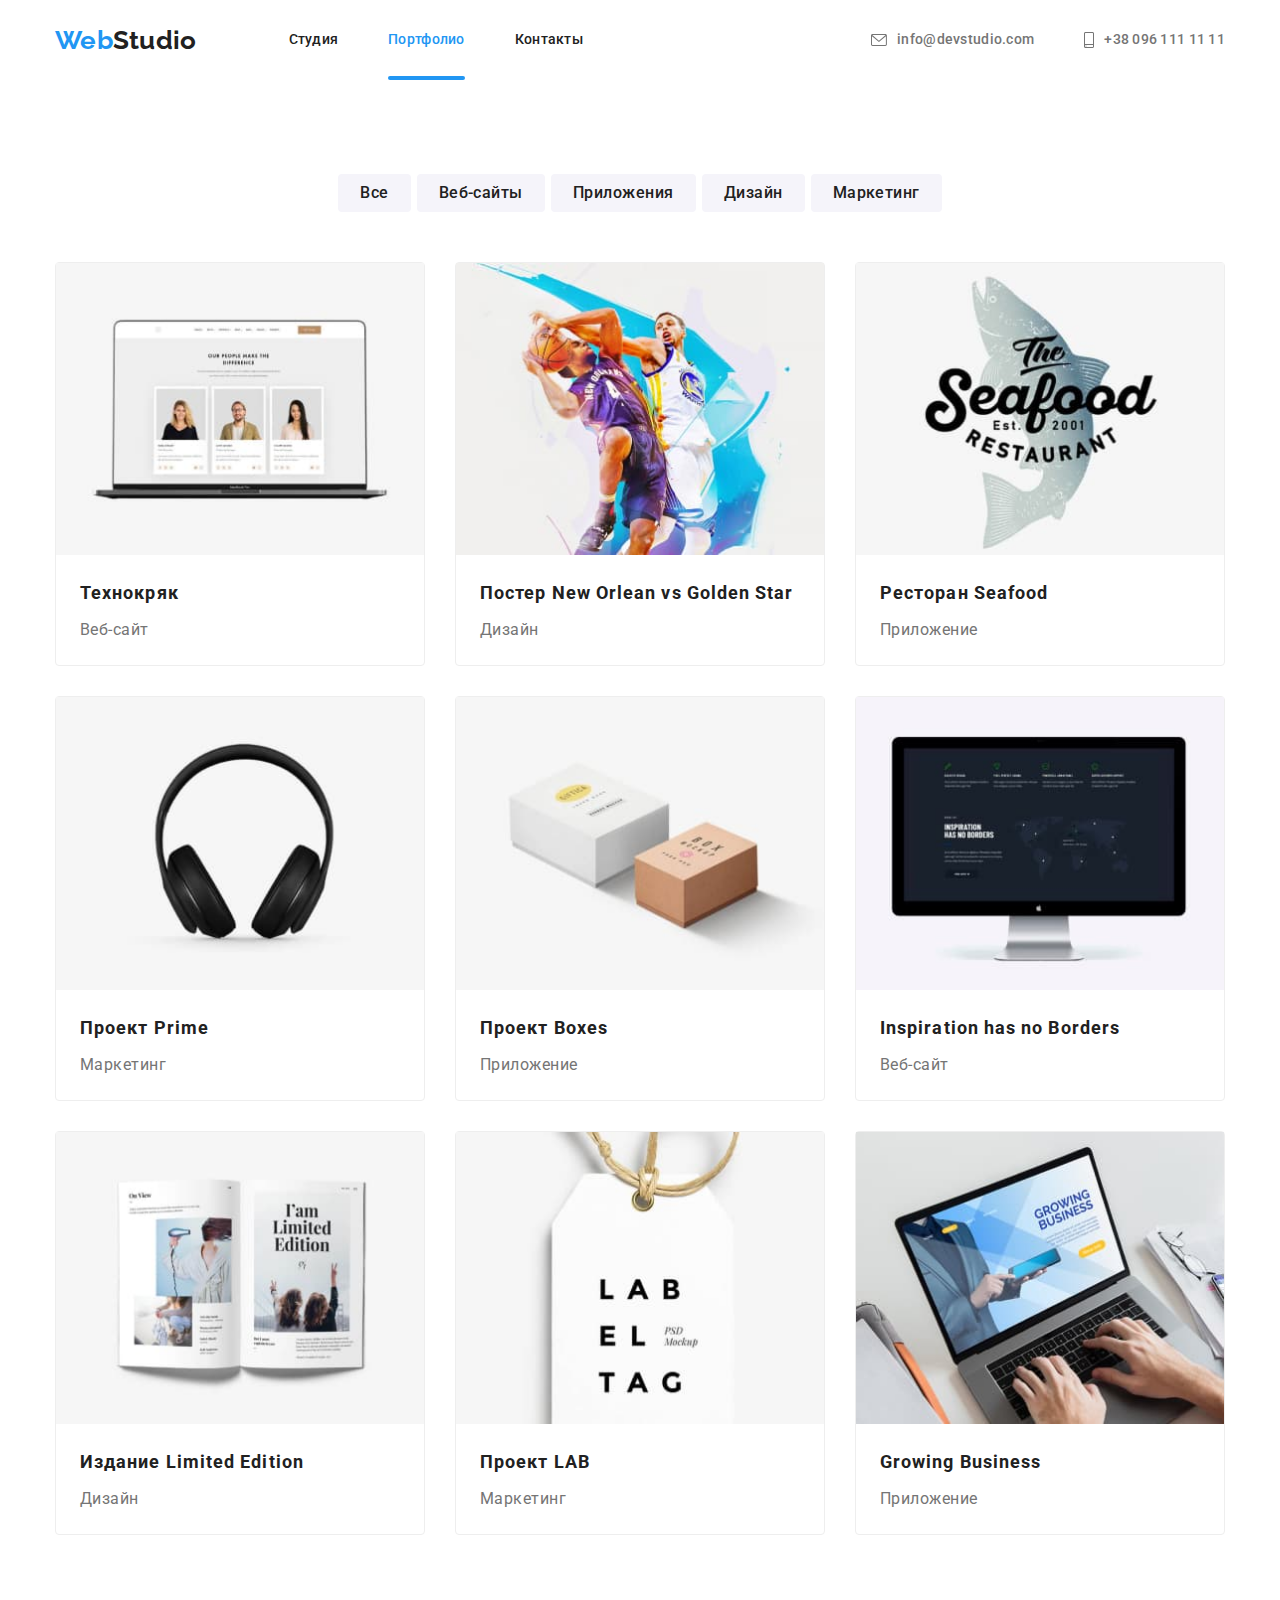
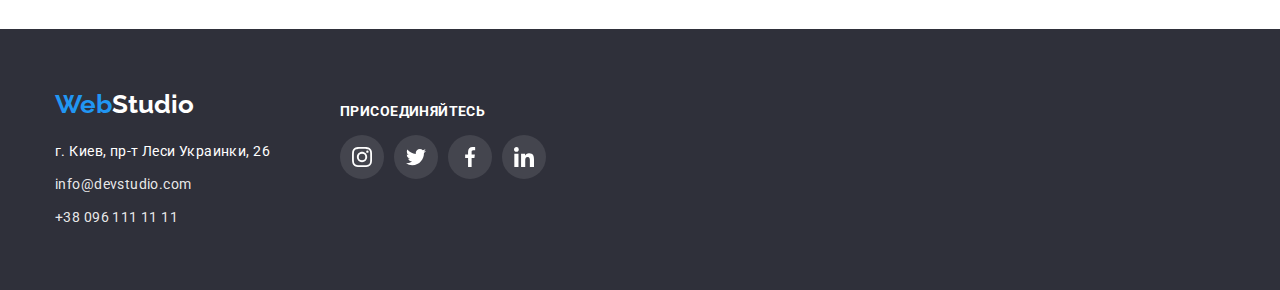
==== portfolio.html @ bdb3a25d "начало" ====
<!DOCTYPE html>
<html lang="ru">
  <head>
    <meta charset="UTF-8" />
    <meta name="viewport" content="width=device-width, initial-scale=1.0" />
    <title>WebStudio</title>
    <link rel="preconnect" href="https://fonts.gstatic.com" />
    <link
      href="https://fonts.googleapis.com/css2?family=Raleway:wght@700&family=Roboto:wght@400;500;700;900&display=swap"
      rel="stylesheet"
    />
    <link
      rel="stylesheet"
      href="https://cdnjs.cloudflare.com/ajax/libs/modern-normalize/1.0.0/modern-normalize.min.css"
    />
    <link rel="stylesheet" href="./css/style.css" />
  </head>
  <body>
    <!--Шапка-->
    <header class="page-header container">
      <nav class="header-nav">
        <a class="logo" href=""><span class="logo-link">Web</span>Studio</a>
        <ul class="list-nav">
          <li class="item-nav">
            <a class="link" href="./index.html">Студия</a>
          </li>
          <li class="item-nav">
            <a class="link current" href="">Портфолио</a>
          </li>
          <li class="item-nav">
            <a class="link" href="">Контакты</a>
          </li>
        </ul>
      </nav>
      <ul class="header-list">
        <li class="header-contacts">
          <a class="contacts" href="">
            <svg class="contacts-link" width="16" height="12">
              <use href="./images/sprite.svg#icon-envelope"></use>
            </svg>
            info@devstudio.com</a
          >
        </li>
        <li class="header-contacts">
          <a class="contacts" href="">
            <svg class="contacts-link" width="10" height="16">
              <use href="./images/sprite.svg#icon-smartphone"></use>
            </svg>
            +38 096 111 11 11</a
          >
        </li>
      </ul>
    </header>

    <main>
      <section class="proekts">
        <div class="container">
          <h1 class="visually-hidden">Наши проекты</h1>
          <ul class="list-btn">
            <li class="item-btn">
              <button class="proekts-btn" type="button">Все</button>
            </li>
            <li class="item-btn">
              <button class="proekts-btn" type="button">Веб-сайты</button>
            </li>
            <li class="item-btn">
              <button class="proekts-btn" type="button">Приложения</button>
            </li>
            <li class="item-btn">
              <button class="proekts-btn" type="button">Дизайн</button>
            </li>
            <li class="item-btn">
              <button class="proekts-btn" type="button">Маркетинг</button>
            </li>
          </ul>
          <ul class="card-set">
            <li class="item">
              <a class="card" href="">
                <div class="card-thumb">
                  <img src="./images/portfolio/tecno.jpg" alt="Техноряк" />
                  <div class="card-aside">
                    <p class="card-desk">
                      Технокряк это современная площадка распространения
                      коронавируса. Компании используют эту платформу для
                      цифрового шпионажа и атак на защищённые сервера
                      конкурентов.
                    </p>
                  </div>
                </div>
                <div class="card-content">
                  <h2 class="card-heading">Технокряк</h2>
                  <p class="card-text">Веб-сайт</p>
                </div>
              </a>
            </li>
            <li class="item">
              <a class="card" href="">
                <div class="card-thumb">
                  <img src="./images/portfolio/poster.jpg" alt="Постер" />
                  <div class="card-aside">
                    <p class="card-desk">
                      Технокряк это современная площадка распространения
                      коронавируса. Компании используют эту платформу для
                      цифрового шпионажа и атак на защищённые сервера
                      конкурентов.
                    </p>
                  </div>
                </div>
                <div class="card-content">
                  <h2 class="card-heading">Постер New Orlean vs Golden Star</h2>
                  <p class="card-text">Дизайн</p>
                </div>
              </a>
            </li>
            <li class="item">
              <a class="card" href="">
                <div class="card-thumb">
                  <img src="./images/portfolio/seafood.jpg" alt="Ресторан" />
                  <div class="card-aside">
                    <p class="card-desk">
                      Технокряк это современная площадка распространения
                      коронавируса. Компании используют эту платформу для
                      цифрового шпионажа и атак на защищённые сервера
                      конкурентов.
                    </p>
                  </div>
                </div>
                <div class="card-content">
                  <h2 class="card-heading">Ресторан Seafood</h2>
                  <p class="card-text">Приложение</p>
                </div>
              </a>
            </li>
            <li class="item">
              <a class="card" href="">
                <div class="card-thumb">
                  <img src="./images/portfolio/prime.jpg" alt="Prime" />
                  <div class="card-aside">
                    <p class="card-desk">
                      Технокряк это современная площадка распространения
                      коронавируса. Компании используют эту платформу для
                      цифрового шпионажа и атак на защищённые сервера
                      конкурентов.
                    </p>
                  </div>
                </div>
                <div class="card-content">
                  <h2 class="card-heading">Проект Prime</h2>
                  <p class="card-text">Маркетинг</p>
                </div>
              </a>
            </li>
            <li class="item">
              <a class="card" href="">
                <div class="card-thumb">
                  <img src="./images/portfolio/boxes.jpg" alt="Boxes" />
                  <div class="card-aside">
                    <p class="card-desk">
                      Технокряк это современная площадка распространения
                      коронавируса. Компании используют эту платформу для
                      цифрового шпионажа и атак на защищённые сервера
                      конкурентов.
                    </p>
                  </div>
                </div>
                <div class="card-content">
                  <h2 class="card-heading">Проект Boxes</h2>
                  <p class="card-text">Приложение</p>
                </div>
              </a>
            </li>
            <li class="item">
              <a class="card" href="">
                <div class="card-thumb">
                  <img
                    src="./images/portfolio/inspiration.jpg"
                    alt="Inspiration"/>
                    <div class="card-aside">
                    <p class="card-desk">
                      Технокряк это современная площадка распространения
                      коронавируса. Компании используют эту платформу для
                      цифрового шпионажа и атак на защищённые сервера
                      конкурентов.
                    </p>
                  </div>
                </div>
                <div class="card-content">
                  <h2 class="card-heading">Inspiration has no Borders</h2>
                  <p class="card-text">Веб-сайт</p>
                </div>
              </a>
            </li>
            <li class="item">
              <a class="card" href="">
                <div class="card-thumb">
                  <img src="./images/portfolio/limited.jpg" alt="Издание" />
                  <div class="card-aside">
                    <p class="card-desk">
                      Технокряк это современная площадка распространения
                      коронавируса. Компании используют эту платформу для
                      цифрового шпионажа и атак на защищённые сервера
                      конкурентов.
                    </p>
                  </div>
                </div>
                <div class="card-content">
                  <h2 class="card-heading">Издание Limited Edition</h2>
                  <p class="card-text">Дизайн</p>
                </div>
              </a>
            </li>
            <li class="item">
              <a class="card" href="">
                <div class="card-thumb">
                  <img src="./images/portfolio/lab.jpg" alt="lab" />
                  <div class="card-aside">
                    <p class="card-desk">
                      Технокряк это современная площадка распространения
                      коронавируса. Компании используют эту платформу для
                      цифрового шпионажа и атак на защищённые сервера
                      конкурентов.
                    </p>
                  </div>
                </div>
                <div class="card-content">
                  <h2 class="card-heading">Проект LAB</h2>
                  <p class="card-text">Маркетинг</p>
                </div>
              </a>
            </li>
            <li class="item">
              <a class="card" href="">
                <div class="card-thumb">
                  <img
                    src="./images/portfolio/business.jpg"
                    alt="Growing Business"
                  />
                  <div class="card-aside">
                    <p class="card-desk">
                      Технокряк это современная площадка распространения
                      коронавируса. Компании используют эту платформу для
                      цифрового шпионажа и атак на защищённые сервера
                      конкурентов.
                    </p>
                  </div>
                </div>
                <div class="card-content">
                  <h2 class="card-heading">Growing Business</h2>
                  <p class="card-text">Приложение</p>
                </div>
              </a>
            </li>
          </ul>
        </div>
      </section>
    </main>
    <footer class="footer">
      <div class="container footer-container">
        <!--Адресс-->
        <address class="address">
          <a class="logo logo-footer" href=""
            ><span class="logo-link">Web</span>Studio</a
          >
          <ul class="footer-list">
            <li class="footer-items">
              <a class="address-link adr" href=""
                >г. Киев, пр-т Леси Украинки, 26</a
              >
            </li>
            <li class="footer-items">
              <a class="address-link post" href="">info@devstudio.com</a>
            </li>
            <li class="footer-items">
              <a class="address-link post" href="">+38 096 111 11 11</a>
            </li>
          </ul>
        </address>
        <div class="join">
          <h3 class="features-heading join-heading">присоединяйтесь</h3>
          <ul class="social-card">
            <li class="social-tumb">
              <a class="social-link" href="">
                <svg class="social-svg" width="20" height="20">
                  <use href="./images/sprite.svg#icon-instagram"></use>
                </svg>
              </a>
            </li>
            <li class="social-tumb">
              <a class="social-link" href="">
                <svg class="social-svg" width="20" height="20">
                  <use href="./images/sprite.svg#icon-twitter"></use>
                </svg>
              </a>
            </li>
            <li class="social-tumb">
              <a class="social-link" href="">
                <svg class="social-svg" width="20" height="20">
                  <use href="./images/sprite.svg#icon-facebook"></use>
                </svg>
              </a>
            </li>
            <li class="social-tumb">
              <a class="social-link" href="">
                <svg class="social-svg" width="20" height="20">
                  <use href="./images/sprite.svg#icon-linkedin"></use>
                </svg>
              </a>
            </li>
          </ul>
        </div>
      </div>
    </footer>
  </body>
</html>
---- css/style.css ----
/* --- Основа для всех страниц --- */

:root {
  --text-blue: #2196f3;
  --text-hero-white: #ffffff;
  --text-white-footer: rgba(255, 255, 255, 0.9);
  --text-black: #212121;
  --text-grey: #757575;
  --background-hero: #c4c4c4;
  --background-btn: #f5f4fa;
  --border-proekts: #eeeeee;
  --background-footer: #2f303a;
  --background-family: #f5f4fa;
  --border-clients: #afb1b8;
  --social-footer: rgba(255, 255, 255, 0.1);
  --background-work: rgba(47, 48, 58, 0.8);
  --background-card-aside: rgba(33, 150, 243, 0.9);
  --background-backdrop: rgba(0, 0, 0, 0.2);

  --timing-function: cubic-bezier(0.4, 0, 0.2, 1);
}

.visually-hidden {
  position: absolute;
  width: 1px;
  height: 1px;
  margin: -1px;
  border: 0;
  padding: 0;

  white-space: nowrap;
  clip-path: inset(100%);
  clip: rect(0 0 0 0);
  overflow: hidden;
}

body {
  font-family: 'Roboto', sans-serif;
  font-size: 14px;
}

a {
  text-decoration: none;
  color: var(--text-black);
  outline: none;
}

ul {
  list-style: none;
}

.container {
  width: 1200px;
  padding-left: 15px;
  padding-right: 15px;
  margin-left: auto;
  margin-right: auto;
}

h1,
h2,
h3,
ul,
p {
  margin: 0;
  padding: 0;
}

/* ОБЩИЕ СТИЛИ ДЛЯ ВСЕХ СТРАНИЦ ХЕДЕРА И ФУТЕРА */

/* --- Шапка--- */

.page-header {
  display: flex;
  align-items: center;

  font-weight: 500;
  line-height: 1.14;
  letter-spacing: 0.02em;
}

.header-nav {
  display: flex;
  align-items: center;
}

.header-list {
  display: flex;
  margin-left: auto;
}

.header-contacts {
  display: flex;
}

.logo {
  font-style: normal;
  font-family: 'Raleway', sans-serif;
  font-weight: 700;
  font-size: 26px;
  line-height: 1.19;
}

.logo-link {
  color: var(--text-blue);
}

.list-nav {
  display: flex;
  align-items: center;
  margin-left: 92px;
}

.item-nav:not(:last-child),
.header-contacts:not(:last-child) {
  margin-right: 50px;
}

.link {
  display: block;

  padding-top: 32px;
  padding-bottom: 32px;

  transition: color 250ms var(--timing-function);
}

.link:hover,
.link:focus {
  color: var(--text-blue);
}

.list-nav .link.current {
  color: var(--text-blue);
}

.current {
  position: relative;

  display: block;
}

.current::after {
  content: '';

  position: absolute;
  left: 0;
  bottom: 0;

  display: block;
  width: 100%;
  height: 4px;

  background-color: var(--text-blue);
  border-radius: 2px;

  transition: color 250ms var(--timing-function);
}

.contacts {
  display: inline-flex;
  color: var(--text-grey);
  align-items: center;

  padding-top: 32px;
  padding-bottom: 32px;

  transition: color 250ms var(--timing-function);
}

.contacts:hover,
.contacts:focus {
  color: var(--text-blue);
}

.contacts-link {
  margin-right: 10px;
  fill: currentColor;
}

/* --- ГЛАВНАЯ СТРАНИЦА --- */

/* --- Баннер --- */

.hero {
  max-width: 1600px;
  margin-left: auto;
  margin-right: auto;
  padding-top: 200px;
  padding-bottom: 200px;

  background-image: linear-gradient(
      to right,
      rgba(47, 48, 58, 0.4),
      rgba(47, 48, 58, 0.4)
    ),
    url(../images/hero.jpg);
  background-repeat: no-repeat;
  background-size: cover;
  background-position: center;
  background-color: var(--background-hero);
  text-align: center;
}

.hero-text {
  margin-bottom: 30px;

  color: var(--text-hero-white);
  font-weight: 900;
  font-size: 44px;
  line-height: 1.36;
  letter-spacing: 0.06em;
  text-align: center;
  text-transform: uppercase;
}

.hero-btn {
  display: inline-block;
  min-width: 200px;
  padding: 10px 32px;

  font-weight: 700;
  font-size: 16px;
  line-height: 1.87;
  letter-spacing: 0.06em;

  cursor: pointer;
  border-radius: 4px;
  color: var(--text-hero-white);
  background-color: var(--text-blue);
  
}

.hero-container {
  max-width: 696px;
  text-align: center;
  margin-left: auto;
  margin-right: auto;
}

/* --- Особенности --- */

.features {
  display: flex;
  padding-top: 89px;
  padding-bottom: 91px;
}

.features-list {
  display: flex;
}

.block {
  background-color: var(--background-family);
  margin-bottom: 30px;
}

.link-block {
  margin: 25px 100px;
}

.features-items {
  flex-basis: calc((100% - 90px) / 4);
  margin-right: 30px;
}

.features-items:last-child {
  margin-right: 0px;
}

.features-heading {
  margin-bottom: 10px;

  font-weight: 700;
  font-size: 14px;
  line-height: 1.14;
  letter-spacing: 0.03em;
  text-transform: uppercase;
}

.features-text {
  font-weight: 400;
  line-height: 1.71;
  letter-spacing: 0.03em;

  color: var(--text-grey);
}

/* --- Чем мы занимаемся --- */

.work {
  padding-bottom: 94px;
}

.heading-main {
  margin-bottom: 50px;

  font-weight: 700;
  font-size: 36px;
  line-height: 1.17;
  text-align: center;
  letter-spacing: 0.03em;
  color: var(--text-black);
}

.work-list {
  display: flex;
}

.work-item {
  /* flex-basis: calc((100% - 60px) / 3); */
  padding-right: 30px;
  z-index: -1;
}

.work-item:last-child {
  padding-right: 0;
}

.work-item img {
  display: block;
}

.work-tumb {
  position: relative;
}

.work-content {
  position: absolute;
  left: 0;
  bottom: 0;

  width: 370px;
  height: 70px;

  text-align: center;
  background-color: var(--background-work);
}

.work-text {
  margin-top: 27px;
  color: var(--text-hero-white);
}

/* --- Наша команда --- */

.family {
  padding-top: 94px;
  padding-bottom: 94px;
  background-color: var(--background-family);
}

.family-list {
  display: flex;
}

.family-item img {
  display: block;
  max-width: 100%;
}

.family-content {
  padding: 30px 32px;
}

.family-item {
  flex-basis: calc((100% - 30px) / 4);
  margin-right: 30px;
  border-radius: 0px 0px 4px 4px;
  background-color: var(--text-hero-white);
  box-shadow: 0px 1px 3px rgba(0, 0, 0, 0.12), 0px 1px 1px rgba(0, 0, 0, 0.14),
    0px 2px 1px rgba(0, 0, 0, 0.2);
}

.family-item:last-child {
  margin-right: 0;
}

.family-name {
  margin-bottom: 10px;

  font-weight: 500;
  font-size: 16px;
  line-height: 1.19;
  text-align: center;
  letter-spacing: 0.03em;
  color: var(--text-black);
}

.family-proffesion {
  margin-bottom: 16px;

  font-weight: 400;
  font-size: 16px;
  line-height: 1.19;
  text-align: center;
  letter-spacing: 0.03em;
  color: var(--text-grey);
}

.social-card {
  display: flex;
  justify-content: space-between;
}

.social-link {
  width: 44px;
  height: 44px;
  display: block;
  color: var(--text-grey);
  background-color: var(--text-hero-white);
  border-radius: 50%;

  transition: color 250ms var(--timing-function),
  background-color 250ms var(--timing-function);
}

.social-link:hover,
.social-link:focus {
  background-color: var(--text-blue);
  color: var(--text-hero-white);
}

.social-svg {
  display: inline-block;
  margin: 12px;
  fill: currentColor;
}

/* ПОСТОЯННЫЕ КЛИЕНТЫ */

.clients {
  padding-top: 94px;
  padding-bottom: 94px;
}

.clients-list {
  display: flex;
  justify-content: space-between;
  align-items: center;
}

.clients-link {
  display: inline-flex;
  justify-content: center;
  align-items: center;
  width: 170px;
  height: 90px;

  color: var(--border-clients);
  fill: currentColor;

  border: 1px solid var(--border-clients);
  border-radius: 4px;

  transition: color 250ms var(--timing-function),
  background-color 250ms var(--timing-function),
  border 250ms var(--timing-function);
}

.clients-link:hover,
.clients-link:focus {
  background-color: var(--text-hero-white);
  color: var(--text-blue);
  border: 1px solid var(--text-blue);
}

/* СТРАННИЦА ПОРТФОЛИО */

/* --- НАШИ ПРОЕКТЫ */

/* КНОПКИ */

.proekts {
  padding: 94px 0;
}

.list-btn {
  display: flex;
  margin-bottom: 50px;
  justify-content: center;
}

.item-btn:not(:last-child) {
  margin-right: 6px;
}

.proekts-btn {
  padding: 6px 22px;
  border: none;
  border-radius: 4px;

  font-weight: 500;
  font-size: 16px;
  line-height: 1.62;
  text-align: center;
  letter-spacing: 0.03em;
  cursor: pointer;

  color: var(--text-black);
  background: var(--background-btn);

  transition: color 250ms var(--timing-function),
  background-color 250ms var(--timing-function),
  box-shadow 250ms var(--timing-function);
}

.proekts-btn:hover,
.proekts-btn:focus {
  color: var(--text-hero-white);
  background-color: var(--text-blue);
  box-shadow: 0px 1px 1px rgba(97, 32, 32, 0.12), 0px 4px 4px rgba(0, 0, 0, 0.06),
    1px 4px 6px rgba(0, 0, 0, 0.16);
}

/* СПИСОК ПРОЕКТОВ */

img {
  display: block;
  max-width: 100%;
}

.card-set {
  display: flex;
  flex-wrap: wrap;
  margin-left: calc(-1 * 30px);
  margin-top: calc(-1 * 30px);
}

.card-set .item {
  flex-basis: calc(100% / 3 - 30px);
  margin-left: 30px;
  margin-top: 30px;
}

.card {
  display: block;
  border-radius: 4px;
  border: 1px solid var(--border-proekts);

  transition: box-shadow 250ms var(--timing-function);
}

.card:hover,
.card:focus {
  box-shadow: 0px 1px 1px rgba(0, 0, 0, 0.12), 0px 4px 4px rgba(0, 0, 0, 0.06),
    1px 4px 6px rgba(0, 0, 0, 0.16);
}

.card-thumb {
  position: relative;
  overflow: hidden;
}

.card-aside {
  width: 370px;
  height: 294px;
  

  position: absolute;
  left: 0;
  top: 0;

  transform: translateY(100%);
  transition: transform 250ms var(--timing-function);
  background-color: var(--background-card-aside);
}

.card:hover .card-aside,
.card:focus .card-aside{
  transform: translateY(0);
}

.card-desk {
  padding: 63px 24px;

  font-weight: normal;
  font-size: 18px;
  line-height: 1.56;
  letter-spacing: 0.03em;
  color: var(--text-hero-white);
}

.card-content {
  padding: 20px 24px;
}

.card-heading {
  margin-bottom: 4px;

  font-weight: 700;
  font-size: 18px;
  line-height: 2;
  letter-spacing: 0.06em;
}

.card-text {
  font-weight: normal;
  font-size: 16px;
  line-height: 1.87;
  letter-spacing: 0.03em;
  color: var(--text-grey);
}

/* --- ФУТЕР --- */

/* --- АДРЕСС --- */

.footer {
  background-color: var(--background-footer);
  padding: 60px 0;
}

.footer-container {
  display: flex;
}

.logo-footer {
  display: inline-block;
  margin-bottom: 20px;

  color: var(--text-hero-white);
}

.footer-items:not(:last-child) {
  margin-bottom: 9px;
}

.address-link {
  display: inline-block;
  margin-right: 70px;

  font-style: normal;
  font-weight: normal;
  font-size: 14px;
  line-height: 1.71;
  letter-spacing: 0.03em;
  color: var(--text-hero-white);

  transition: color 250ms var(--timing-function);
}

.post {
  color: var(--text-white-footer);
}

.address-link:hover,
.address-link:focus {
  color: var(--text-blue);
}

/* --- ПРИСОЕДИНЯЙТЕСЬ --- */

.join {
  min-width: 206px;
  margin-top: 15px;
}

.join-heading {
  margin-bottom: 15px;
  color: var(--text-hero-white);
}

.join .social-card {
  margin: 0;
}

.join .social-link {
  background-color: var(--social-footer);
  color: var(--text-hero-white);

  transition: background-color 250ms var(--timing-function);
}

.join .social-link:hover,
.join .social-link:focus {
  background-color: var(--text-blue);
}

/* --- БЕКДРОП --- */

.backdrop {
  position: fixed;
  left: 0;
  top: 0;
  width: 100%;
  height: 100%;

  background-color: var(--background-backdrop);

  opacity: 1;
  transition: opacity 250ms var(--timing-function);
}

.backdrop.is-hidden {
  opacity: 0;
  pointer-events: none;
}

.modal {
  position: absolute;
  left: 50%;
  top: 50%;

  display: flex;
  justify-content: flex-end;

  min-width: 528px;
  min-height: 581px;
  background-color: var(--text-hero-white);

  transform: translate(-50%, -50%) scale(1);
  transition: transform 250ms var(--timing-function);

}

.backdrop.is-hidden .modal {
  transform: translate(-50%, -50%) scale(1.5);
}

.modal-btn {
  display: flex;
  justify-content: center;
  align-items: center;
  width: 30px;
  height: 30px;
  margin: 8px 8px;
 
  cursor: pointer;
  border: 1px solid rgba(0, 0, 0, 0.1);
  background-color: var(--text-hero-white);
  border-radius: 50%;
}
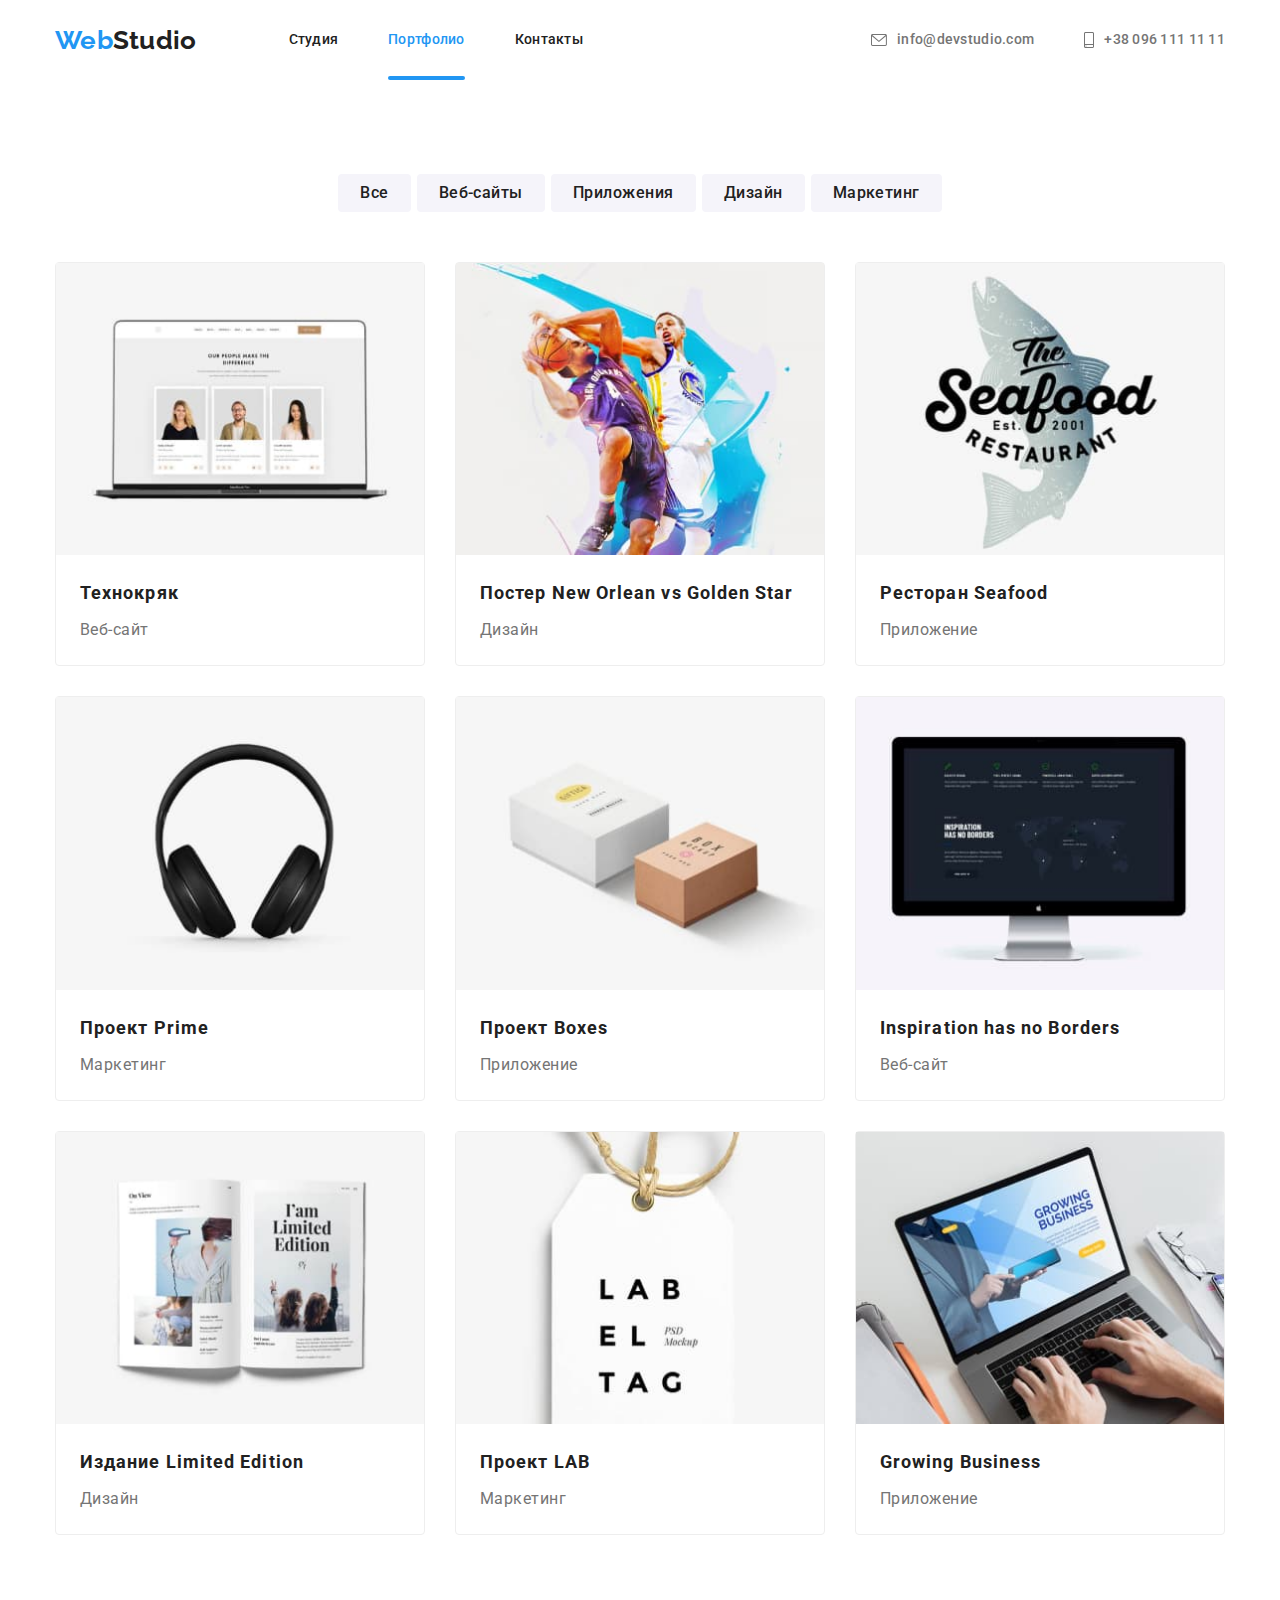
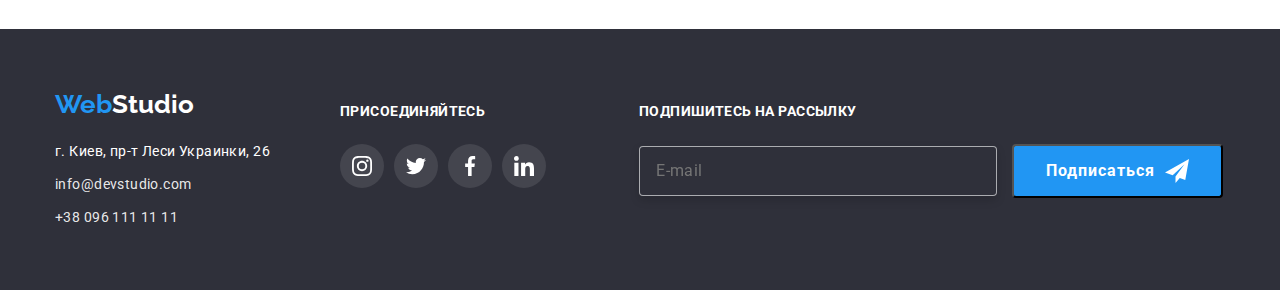
==== commit 0b6fef10: "футер інпут" ====
--- a/portfolio.html
+++ b/portfolio.html
@@ -308,6 +308,21 @@
             </li>
           </ul>
         </div>
+        <div class="sign">
+          <h3 class="features-heading join-heading">Подпишитесь на рассылку</h3>
+
+          <div class="sign-card">
+            <label for="email" class="form-label">
+              <input type="email" class="footer-input" placeholder="E-mail" />
+            </label>
+            <button class="sign-btn" type="submit">
+              <p class="sign-text">Подписаться</p>
+              <svg class="icon-send" width="24" height="24">
+                <use href="./images/sprite.svg#icon-send"></use>
+              </svg>
+            </button>
+          </div>
+        </div>
       </div>
     </footer>
   </body>
--- a/css/style.css
+++ b/css/style.css
@@ -6,13 +6,18 @@
   --text-white-footer: rgba(255, 255, 255, 0.9);
   --text-black: #212121;
   --text-grey: #757575;
+  --text-placeholder: rgba(117, 117, 117, 0.5);
   --background-hero: #c4c4c4;
   --background-btn: #f5f4fa;
+  --background-modal-btn: #188ce8;
   --border-proekts: #eeeeee;
   --background-footer: #2f303a;
+  --background-footer-input: rgba(255, 255, 255, 0.6);
   --background-family: #f5f4fa;
   --border-clients: #afb1b8;
+  --border-input: rgba(33, 33, 33, 0.2);
   --social-footer: rgba(255, 255, 255, 0.1);
+  --footer-input-placeholder: rgba(255, 255, 255, 0.6);
   --background-work: rgba(47, 48, 58, 0.8);
   --background-card-aside: rgba(33, 150, 243, 0.9);
   --background-backdrop: rgba(0, 0, 0, 0.2);
@@ -228,7 +233,6 @@
   border-radius: 4px;
   color: var(--text-hero-white);
   background-color: var(--text-blue);
-  
 }
 
 .hero-container {
@@ -236,6 +240,223 @@
   text-align: center;
   margin-left: auto;
   margin-right: auto;
+}
+
+/* --- БЕКДРОП --- */
+
+.backdrop {
+  position: fixed;
+  left: 0;
+  top: 0;
+  width: 100%;
+  height: 100%;
+
+  background-color: var(--background-backdrop);
+
+  opacity: 1;
+  transition: opacity 250ms var(--timing-function);
+}
+
+.backdrop.is-hidden {
+  opacity: 0;
+  pointer-events: none;
+}
+
+.modal {
+  position: absolute;
+  left: 50%;
+  top: 50%;
+
+  background-color: var(--text-hero-white);
+  box-shadow: 0px 1px 3px rgba(0, 0, 0, 0.12), 0px 1px 1px rgba(0, 0, 0, 0.14),
+    0px 2px 1px rgba(0, 0, 0, 0.2);
+  border-radius: 4px;
+
+  transform: translate(-50%, -50%) scale(1);
+  transition: transform 250ms var(--timing-function);
+}
+
+.backdrop.is-hidden .modal {
+  transform: translate(-50%, -50%) scale(1.5);
+}
+
+.modal-close {
+  position: absolute;
+  right: 0;
+  top: 0;
+
+  display: flex;
+  justify-content: center;
+  align-items: center;
+  width: 30px;
+  height: 30px;
+  margin: 8px 8px;
+
+  cursor: pointer;
+  fill: currentColor;
+  border: 1px solid rgba(0, 0, 0, 0.1);
+  background-color: var(--text-hero-white);
+  border-radius: 50%;
+  transition: color 250ms var(--timing-function);
+}
+
+.modal-close:hover,
+.modal-close:focus {
+  color: var(--text-blue);
+}
+
+.signup-form {
+  width: 528px;
+  padding: 32px 40px 48px;
+  margin: 0;
+}
+
+.appeal {
+  margin-bottom: 12px;
+
+  font-weight: 700;
+  font-size: 20px;
+  line-height: 1.15;
+  text-align: center;
+  letter-spacing: 0.03em;
+}
+
+.form-field {
+  display: flex;
+  flex-direction: column;
+  text-align: start;
+  margin-bottom: 10px;
+}
+
+.form-field:last-child {
+  margin-bottom: 30px;
+}
+
+.form-input {
+  width: 100%;
+  margin: 0;
+  padding: 11px 42px;
+
+  border: 1px solid var(--border-input);
+  border-radius: 4px;
+  transition: border 250ms var(--timing-function);
+}
+
+.form-label {
+  margin-bottom: 4px;
+  text-align: left;
+  font-weight: normal;
+  font-size: 12px;
+  line-height: 1.17;
+  letter-spacing: 0.01em;
+  color: var(--text-grey);
+}
+
+.input-icon {
+  position: relative;
+}
+
+.form-icon {
+  position: absolute;
+  top: 50%;
+  left: 12px;
+  fill: currentColor;
+
+  transform: translateY(-50%);
+  transition: color 250ms var(--timing-function);
+}
+
+.form-input:hover,
+.form-input:focus {
+  border: 1px solid var(--text-blue);
+  border-radius: 4px;
+}
+
+.form-input:hover + .form-icon,
+.form-input:focus + .form-icon {
+  color: var(--text-blue);
+}
+
+.form-comment {
+  padding: 12px 16px;
+}
+
+textarea {
+  min-height: 120px;
+
+  resize: none;
+}
+
+textarea::placeholder {
+  font-weight: normal;
+  font-size: 14px;
+  line-height: 1.14;
+  letter-spacing: 0.01em;
+  color: var(--text-placeholder);
+}
+
+.form-appeal {
+  display: inline-flex;
+  align-items: center;
+  padding-left: 12px;
+}
+
+.checkbox {
+  position: absolute;
+  width: 1px;
+  height: 1px;
+  margin: -1px;
+  border: 0;
+  padding: 0;
+
+  white-space: nowrap;
+  clip-path: inset(100%);
+  clip: rect(0 0 0 0);
+  overflow: hidden;
+  position: absolute;
+}
+
+.checkbox-icon {
+  display: inline-flex;
+  width: 16px;
+  height: 15px;
+  border: 2px solid var(--text-black);
+  border-radius: 15%;
+}
+
+.form-checked {
+  fill: var(--text-hero-white);
+  border: 2px solid var(--text-black);
+  border-radius: 3px;
+  transition: fill 250ms var(--timing-function);
+}
+
+.checkbox:checked + .form-checked {
+  fill: var(--text-blue);
+  border-color: var(--text-blue);
+  background-origin: border-box;
+  background-color: var(--text-blue);
+}
+
+.form-text {
+  display: inline-flex;
+  padding-left: 9px;
+
+  font-weight: 400;
+  font-size: 14px;
+  line-height: 1.71;
+  letter-spacing: 0.03em;
+  color: var(--text-grey);
+}
+
+.contract {
+  color: var(--text-blue);
+  text-decoration: underline;
+}
+
+.modal-btn {
+  background-color: var(--background-modal-btn);
+  box-shadow: 0px 4px 4px rgba(0, 0, 0, 0.15);
 }
 
 /* --- Особенности --- */
@@ -412,7 +633,7 @@
   border-radius: 50%;
 
   transition: color 250ms var(--timing-function),
-  background-color 250ms var(--timing-function);
+    background-color 250ms var(--timing-function);
 }
 
 .social-link:hover,
@@ -454,8 +675,8 @@
   border-radius: 4px;
 
   transition: color 250ms var(--timing-function),
-  background-color 250ms var(--timing-function),
-  border 250ms var(--timing-function);
+    background-color 250ms var(--timing-function),
+    border 250ms var(--timing-function);
 }
 
 .clients-link:hover,
@@ -501,16 +722,16 @@
   background: var(--background-btn);
 
   transition: color 250ms var(--timing-function),
-  background-color 250ms var(--timing-function),
-  box-shadow 250ms var(--timing-function);
+    background-color 250ms var(--timing-function),
+    box-shadow 250ms var(--timing-function);
 }
 
 .proekts-btn:hover,
 .proekts-btn:focus {
   color: var(--text-hero-white);
   background-color: var(--text-blue);
-  box-shadow: 0px 1px 1px rgba(97, 32, 32, 0.12), 0px 4px 4px rgba(0, 0, 0, 0.06),
-    1px 4px 6px rgba(0, 0, 0, 0.16);
+  box-shadow: 0px 1px 1px rgba(97, 32, 32, 0.12),
+    0px 4px 4px rgba(0, 0, 0, 0.06), 1px 4px 6px rgba(0, 0, 0, 0.16);
 }
 
 /* СПИСОК ПРОЕКТОВ */
@@ -555,7 +776,6 @@
 .card-aside {
   width: 370px;
   height: 294px;
-  
 
   position: absolute;
   left: 0;
@@ -567,7 +787,7 @@
 }
 
 .card:hover .card-aside,
-.card:focus .card-aside{
+.card:focus .card-aside {
   transform: translateY(0);
 }
 
@@ -677,57 +897,58 @@
   background-color: var(--text-blue);
 }
 
-/* --- БЕКДРОП --- */
-
-.backdrop {
-  position: fixed;
-  left: 0;
-  top: 0;
-  width: 100%;
-  height: 100%;
-
-  background-color: var(--background-backdrop);
-
-  opacity: 1;
-  transition: opacity 250ms var(--timing-function);
-}
-
-.backdrop.is-hidden {
-  opacity: 0;
-  pointer-events: none;
-}
-
-.modal {
-  position: absolute;
-  left: 50%;
-  top: 50%;
-
-  display: flex;
-  justify-content: flex-end;
-
-  min-width: 528px;
-  min-height: 581px;
-  background-color: var(--text-hero-white);
-
-  transform: translate(-50%, -50%) scale(1);
-  transition: transform 250ms var(--timing-function);
-
-}
-
-.backdrop.is-hidden .modal {
-  transform: translate(-50%, -50%) scale(1.5);
-}
-
-.modal-btn {
-  display: flex;
-  justify-content: center;
+/* --- SIGN --- */
+
+.join-heading {
+  color: var(--text-hero-white);
+  margin-bottom: 24px;
+}
+
+.sign {
+  min-width: 570px;
+  margin-top: 15px;
+  margin-left: 93px;
+}
+
+.footer-input {
+  min-width: 358px;
+  padding: 14px 16px;
+  margin-right: 12px;
+  color: var(--text-hero-white);
+  background-color: var(--background-footer);
+  border: 1px solid var(--background-footer-input);
+  filter: drop-shadow(0px 4px 4px rgba(0, 0, 0, 0.15));
+  border-radius: 4px;
+}
+
+.footer-input:placeholder-shown {
+  font-weight: 400;
+  font-size: 16px;
+  line-height: 1.25;
+  letter-spacing: 0.03em;
+  color: var(--footer-input-placeholder);
+}
+
+.sign-btn {
+  display: inline-flex;
   align-items: center;
-  width: 30px;
-  height: 30px;
-  margin: 8px 8px;
- 
+  min-width: 200px;
+  padding: 10px 32px;
+
   cursor: pointer;
-  border: 1px solid rgba(0, 0, 0, 0.1);
-  background-color: var(--text-hero-white);
-  border-radius: 50%;
+  border-radius: 4px;
+  color: var(--text-hero-white);
+  background-color: var(--text-blue);
+}
+
+.sign-text {
+  font-weight: 700;
+  font-size: 16px;
+  line-height: 1.87;
+  letter-spacing: 0.06em;
+
+}
+
+.icon-send {
+  margin-left: 10px;
 }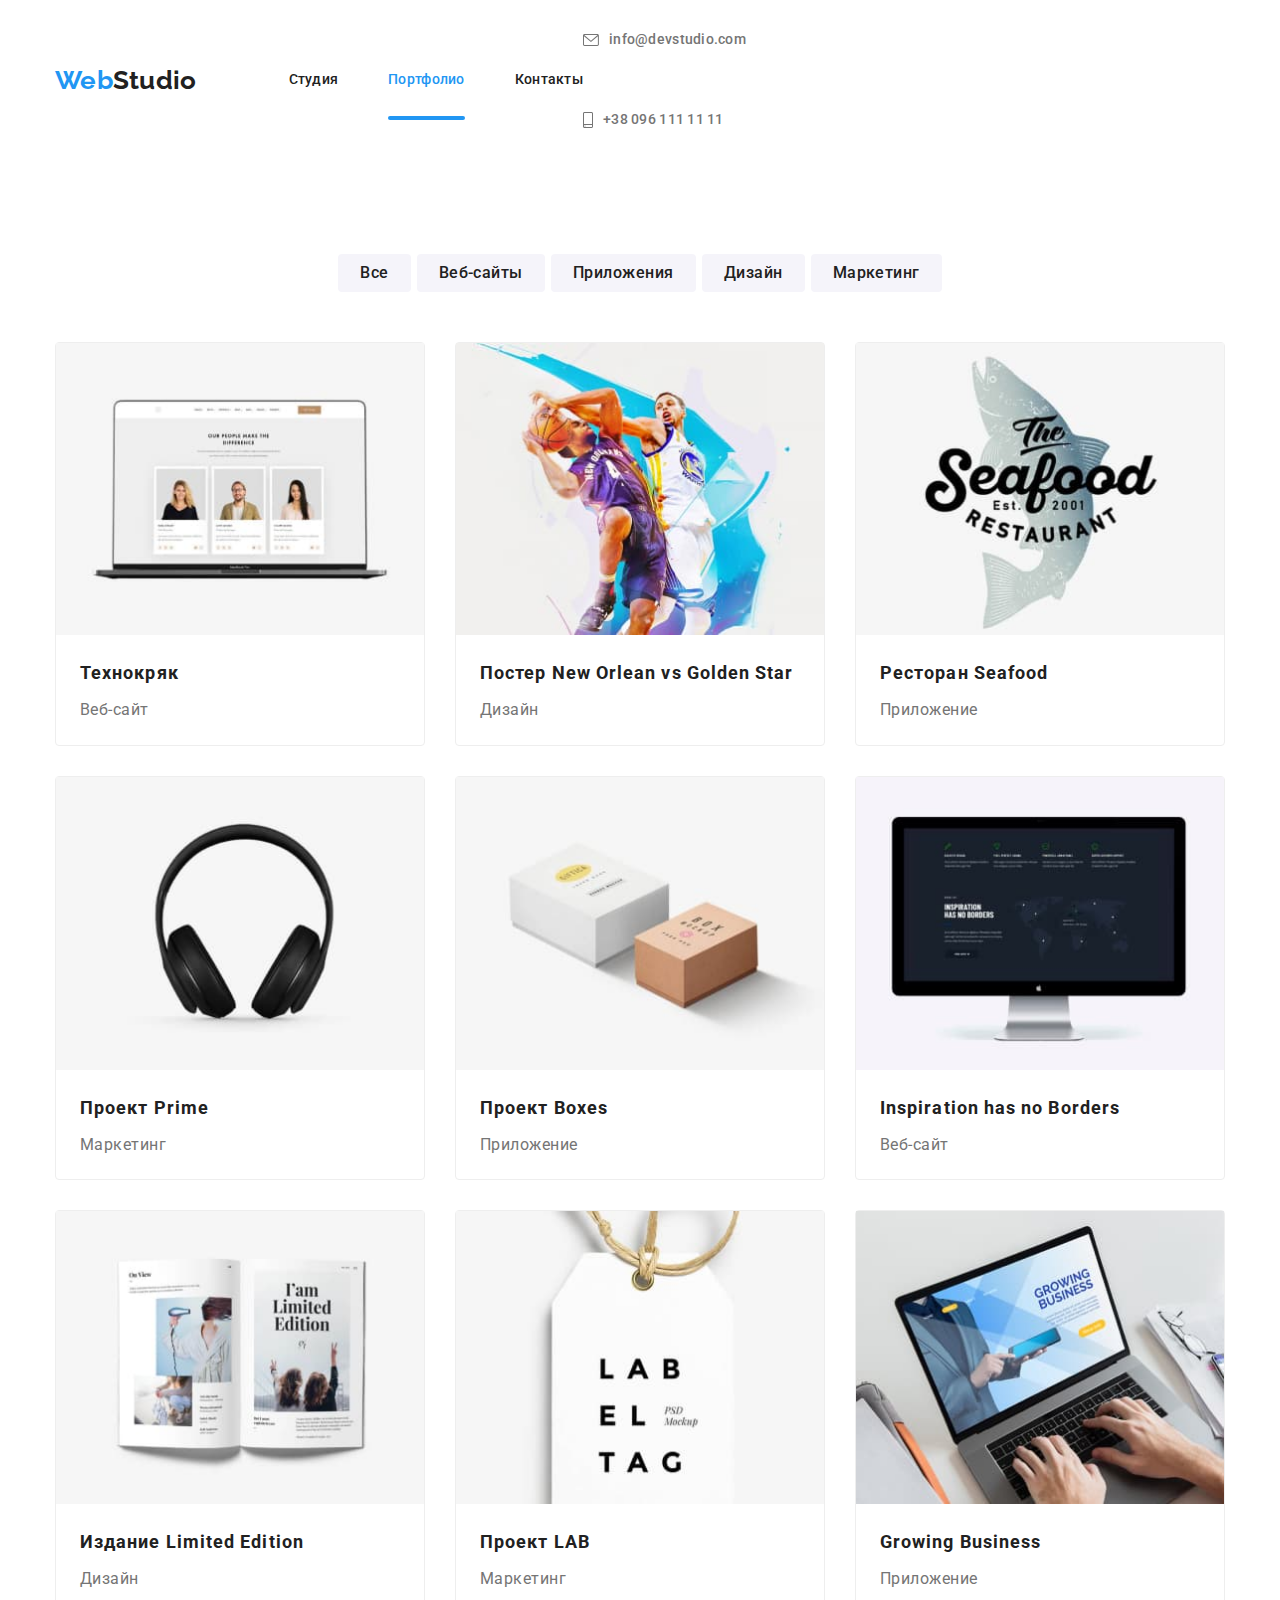
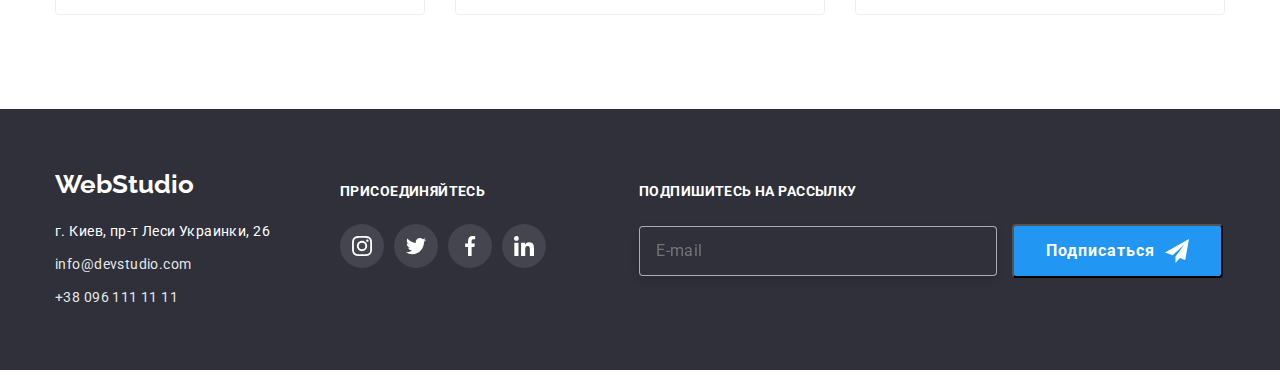
==== commit fd5202f3: "BEM page-header" ====
--- a/portfolio.html
+++ b/portfolio.html
@@ -18,17 +18,17 @@
   <body>
     <!--Шапка-->
     <header class="page-header container">
-      <nav class="header-nav">
-        <a class="logo" href=""><span class="logo-link">Web</span>Studio</a>
-        <ul class="list-nav">
-          <li class="item-nav">
-            <a class="link" href="./index.html">Студия</a>
+      <nav class="nav">
+        <a class="logo" href=""><span class="logo-color">Web</span>Studio</a>
+        <ul class="nav__list">
+          <li class="nav__item">
+            <a class="nav__link" href="/index.html">Студия</a>
           </li>
-          <li class="item-nav">
-            <a class="link current" href="">Портфолио</a>
+          <li class="nav__item">
+            <a class="nav__link nav__link--current" href="">Портфолио</a>
           </li>
-          <li class="item-nav">
-            <a class="link" href="">Контакты</a>
+          <li class="nav__item">
+            <a class="nav__link" href="">Контакты</a>
           </li>
         </ul>
       </nav>
@@ -312,11 +312,11 @@
           <h3 class="features-heading join-heading">Подпишитесь на рассылку</h3>
 
           <div class="sign-card">
-            <label for="email" class="form-label">
-              <input type="email" class="footer-input" placeholder="E-mail" />
+            <label for="sign-email" class="form-label">
+              <input type="email" class="footer-input" id="sign-email" placeholder="E-mail" />
             </label>
             <button class="sign-btn" type="submit">
-              <p class="sign-text">Подписаться</p>
+              <span class="sign-text">Подписаться</span>
               <svg class="icon-send" width="24" height="24">
                 <use href="./images/sprite.svg#icon-send"></use>
               </svg>
@@ -325,5 +325,6 @@
         </div>
       </div>
     </footer>
+
   </body>
 </html>
--- a/css/style.css
+++ b/css/style.css
@@ -84,18 +84,9 @@
   letter-spacing: 0.02em;
 }
 
-.header-nav {
+.nav {
   display: flex;
   align-items: center;
-}
-
-.header-list {
-  display: flex;
-  margin-left: auto;
-}
-
-.header-contacts {
-  display: flex;
 }
 
 .logo {
@@ -106,22 +97,25 @@
   line-height: 1.19;
 }
 
-.logo-link {
+.logo-color {
   color: var(--text-blue);
 }
 
-.list-nav {
+.nav__list {
   display: flex;
   align-items: center;
   margin-left: 92px;
 }
-
-.item-nav:not(:last-child),
+.nav__list .nav__link--current {
+  color: var(--text-blue);
+}
+
+.nav__item:not(:last-child),
 .header-contacts:not(:last-child) {
   margin-right: 50px;
 }
 
-.link {
+.nav__link {
   display: block;
 
   padding-top: 32px;
@@ -130,22 +124,16 @@
   transition: color 250ms var(--timing-function);
 }
 
-.link:hover,
-.link:focus {
+.nav__link:hover,
+.nav__link:focus {
   color: var(--text-blue);
 }
 
-.list-nav .link.current {
-  color: var(--text-blue);
-}
-
-.current {
+.nav__link--current {
   position: relative;
-
-  display: block;
-}
-
-.current::after {
+}
+
+.nav__link--current::after {
   content: '';
 
   position: absolute;
@@ -161,6 +149,17 @@
 
   transition: color 250ms var(--timing-function);
 }
+
+.page-header__list {
+  display: flex;
+  margin-left: auto;
+}
+
+.header-contacts {
+  display: flex;
+}
+
+
 
 .contacts {
   display: inline-flex;
@@ -413,7 +412,6 @@
   clip-path: inset(100%);
   clip: rect(0 0 0 0);
   overflow: hidden;
-  position: absolute;
 }
 
 .checkbox-icon {
@@ -529,7 +527,7 @@
 }
 
 .work-item {
-  /* flex-basis: calc((100% - 60px) / 3); */
+  flex-basis: calc((100% - 60px) / 3);
   padding-right: 30px;
   z-index: -1;
 }
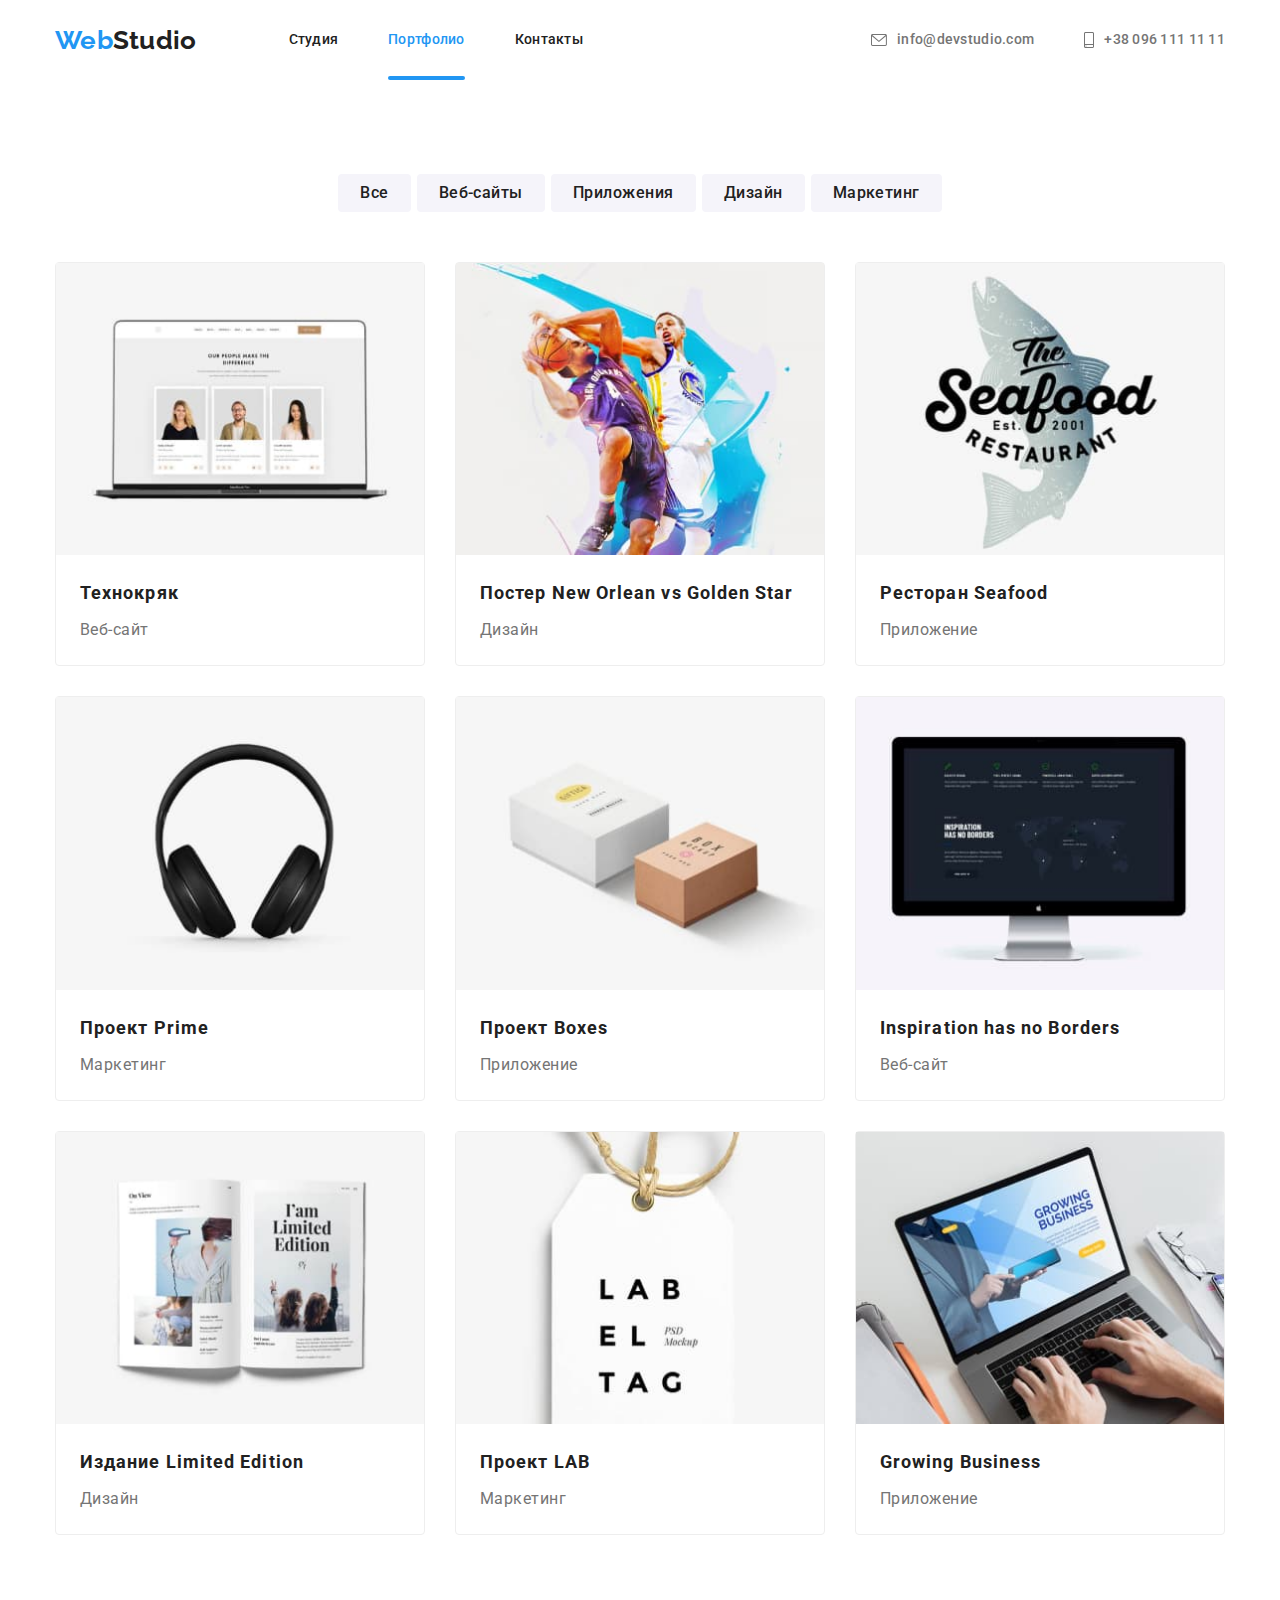
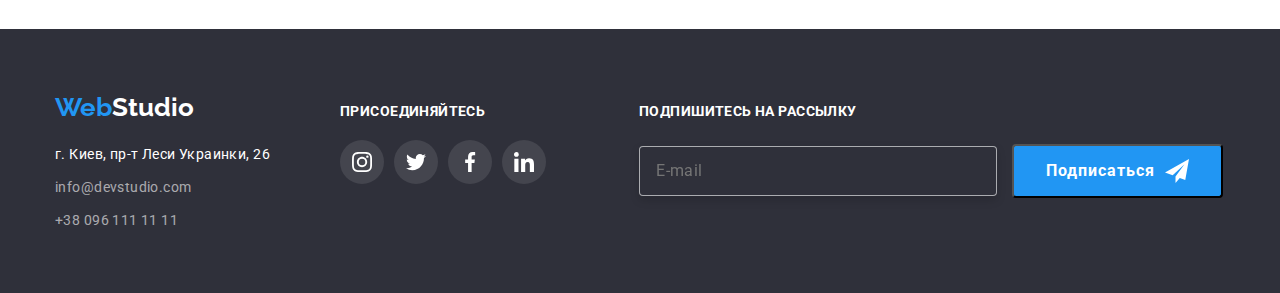
==== commit 50e6a655: "BEM Студию" ====
--- a/portfolio.html
+++ b/portfolio.html
@@ -17,33 +17,35 @@
   </head>
   <body>
     <!--Шапка-->
-    <header class="page-header container">
-      <nav class="nav">
+    <header class="header container">
+      <nav class="header-nav">
         <a class="logo" href=""><span class="logo-color">Web</span>Studio</a>
-        <ul class="nav__list">
-          <li class="nav__item">
-            <a class="nav__link" href="/index.html">Студия</a>
+        <ul class="header-nav__list">
+          <li class="header-nav__item">
+            <a class="header-nav__link" href="/index.html">Студия</a>
           </li>
-          <li class="nav__item">
-            <a class="nav__link nav__link--current" href="">Портфолио</a>
+          <li class="header-nav__item">
+            <a class="header-nav__link header-nav__link--current" href=""
+              >Портфолио</a
+            >
           </li>
-          <li class="nav__item">
-            <a class="nav__link" href="">Контакты</a>
+          <li class="header-nav__item">
+            <a class="header-nav__link" href="">Контакты</a>
           </li>
         </ul>
       </nav>
-      <ul class="header-list">
-        <li class="header-contacts">
-          <a class="contacts" href="">
-            <svg class="contacts-link" width="16" height="12">
+      <ul class="header-contacts">
+        <li class="header-contacts__item">
+          <a class="header-contacts__link" href="">
+            <svg class="header-contacts__icon" width="16" height="12">
               <use href="./images/sprite.svg#icon-envelope"></use>
             </svg>
             info@devstudio.com</a
           >
         </li>
-        <li class="header-contacts">
-          <a class="contacts" href="">
-            <svg class="contacts-link" width="10" height="16">
+        <li class="header-contacts__item">
+          <a class="header-contacts__link" href="">
+            <svg class="header-contacts__icon" width="10" height="16">
               <use href="./images/sprite.svg#icon-smartphone"></use>
             </svg>
             +38 096 111 11 11</a
@@ -174,8 +176,9 @@
                 <div class="card-thumb">
                   <img
                     src="./images/portfolio/inspiration.jpg"
-                    alt="Inspiration"/>
-                    <div class="card-aside">
+                    alt="Inspiration"
+                  />
+                  <div class="card-aside">
                     <p class="card-desk">
                       Технокряк это современная площадка распространения
                       коронавируса. Компании используют эту платформу для
@@ -258,50 +261,54 @@
       <div class="container footer-container">
         <!--Адресс-->
         <address class="address">
-          <a class="logo logo-footer" href=""
-            ><span class="logo-link">Web</span>Studio</a
+          <a class="logo logo__footer" href=""
+            ><span class="logo-color">Web</span>Studio</a
           >
-          <ul class="footer-list">
-            <li class="footer-items">
-              <a class="address-link adr" href=""
+          <ul class="address__list">
+            <li class="address__items">
+              <a class="address__link adr" href=""
                 >г. Киев, пр-т Леси Украинки, 26</a
               >
             </li>
-            <li class="footer-items">
-              <a class="address-link post" href="">info@devstudio.com</a>
-            </li>
-            <li class="footer-items">
-              <a class="address-link post" href="">+38 096 111 11 11</a>
+            <li class="address__items">
+              <a class="address__link address__contacts" href=""
+                >info@devstudio.com</a
+              >
+            </li>
+            <li class="address__items">
+              <a class="address__link address__contacts" href=""
+                >+38 096 111 11 11</a
+              >
             </li>
           </ul>
         </address>
         <div class="join">
-          <h3 class="features-heading join-heading">присоединяйтесь</h3>
+          <h3 class="content-title join__title">присоединяйтесь</h3>
           <ul class="social-card">
-            <li class="social-tumb">
-              <a class="social-link" href="">
-                <svg class="social-svg" width="20" height="20">
+            <li class="social-card__content">
+              <a class="social-card__link" href="">
+                <svg class="social-card__icon" width="20" height="20">
                   <use href="./images/sprite.svg#icon-instagram"></use>
                 </svg>
               </a>
             </li>
-            <li class="social-tumb">
-              <a class="social-link" href="">
-                <svg class="social-svg" width="20" height="20">
+            <li class="social-card__content">
+              <a class="social-card__link" href="">
+                <svg class="social-card__icon" width="20" height="20">
                   <use href="./images/sprite.svg#icon-twitter"></use>
                 </svg>
               </a>
             </li>
-            <li class="social-tumb">
-              <a class="social-link" href="">
-                <svg class="social-svg" width="20" height="20">
+            <li class="social-card__content">
+              <a class="social-card__link" href="">
+                <svg class="social-card__icon" width="20" height="20">
                   <use href="./images/sprite.svg#icon-facebook"></use>
                 </svg>
               </a>
             </li>
-            <li class="social-tumb">
-              <a class="social-link" href="">
-                <svg class="social-svg" width="20" height="20">
+            <li class="social-card__content">
+              <a class="social-card__link" href="">
+                <svg class="social-card__icon" width="20" height="20">
                   <use href="./images/sprite.svg#icon-linkedin"></use>
                 </svg>
               </a>
@@ -309,15 +316,20 @@
           </ul>
         </div>
         <div class="sign">
-          <h3 class="features-heading join-heading">Подпишитесь на рассылку</h3>
+          <h3 class="content-title sign__title">Подпишитесь на рассылку</h3>
 
-          <div class="sign-card">
-            <label for="sign-email" class="form-label">
-              <input type="email" class="footer-input" id="sign-email" placeholder="E-mail" />
+          <div class="sign__card">
+            <label for="sign-email" class="form__label">
+              <input
+                type="email"
+                class="sign__input"
+                id="sign-email"
+                placeholder="E-mail"
+              />
             </label>
-            <button class="sign-btn" type="submit">
-              <span class="sign-text">Подписаться</span>
-              <svg class="icon-send" width="24" height="24">
+            <button class="sign__btn" type="submit">
+              <span class="sign__text">Подписаться</span>
+              <svg class="sign__icon" width="24" height="24">
                 <use href="./images/sprite.svg#icon-send"></use>
               </svg>
             </button>
@@ -325,6 +337,5 @@
         </div>
       </div>
     </footer>
-
   </body>
 </html>
--- a/css/style.css
+++ b/css/style.css
@@ -71,11 +71,30 @@
   padding: 0;
 }
 
-/* ОБЩИЕ СТИЛИ ДЛЯ ВСЕХ СТРАНИЦ ХЕДЕРА И ФУТЕРА */
-
-/* --- Шапка--- */
-
-.page-header {
+.section-title {
+  margin-bottom: 50px;
+
+  font-weight: 700;
+  font-size: 36px;
+  line-height: 1.17;
+  text-align: center;
+  letter-spacing: 0.03em;
+  color: var(--text-black);
+}
+
+.content-title {
+  margin-bottom: 10px;
+
+  font-weight: 700;
+  font-size: 14px;
+  line-height: 1.14;
+  letter-spacing: 0.03em;
+  text-transform: uppercase;
+}
+
+/* --- ШАПКА ДЛЯ ВСЕХ СТРАНИЦ--- */
+
+.header {
   display: flex;
   align-items: center;
 
@@ -84,7 +103,7 @@
   letter-spacing: 0.02em;
 }
 
-.nav {
+.header-nav {
   display: flex;
   align-items: center;
 }
@@ -101,21 +120,21 @@
   color: var(--text-blue);
 }
 
-.nav__list {
+.header-nav__list {
   display: flex;
   align-items: center;
   margin-left: 92px;
 }
-.nav__list .nav__link--current {
+.header-nav__list .header-nav__link--current {
   color: var(--text-blue);
 }
 
-.nav__item:not(:last-child),
-.header-contacts:not(:last-child) {
+.header-nav__item:not(:last-child),
+.header-contacts__item:not(:last-child) {
   margin-right: 50px;
 }
 
-.nav__link {
+.header-nav__link {
   display: block;
 
   padding-top: 32px;
@@ -124,16 +143,16 @@
   transition: color 250ms var(--timing-function);
 }
 
-.nav__link:hover,
-.nav__link:focus {
+.header-nav__link:hover,
+.header-nav__link:focus {
   color: var(--text-blue);
 }
 
-.nav__link--current {
+.header-nav__link--current {
   position: relative;
 }
 
-.nav__link--current::after {
+.header-nav__link--current::after {
   content: '';
 
   position: absolute;
@@ -150,18 +169,16 @@
   transition: color 250ms var(--timing-function);
 }
 
-.page-header__list {
+.header-contacts {
   display: flex;
   margin-left: auto;
 }
 
-.header-contacts {
-  display: flex;
-}
-
-
-
-.contacts {
+.header-contacts__item {
+  display: flex;
+}
+
+.header-contacts__link {
   display: inline-flex;
   color: var(--text-grey);
   align-items: center;
@@ -172,19 +189,19 @@
   transition: color 250ms var(--timing-function);
 }
 
-.contacts:hover,
-.contacts:focus {
+.header-contacts__link:hover,
+.header-contacts__link:focus {
   color: var(--text-blue);
 }
 
-.contacts-link {
+.header-contacts__icon {
   margin-right: 10px;
   fill: currentColor;
 }
 
 /* --- ГЛАВНАЯ СТРАНИЦА --- */
 
-/* --- Баннер --- */
+/* --- БАННЕР --- */
 
 .hero {
   max-width: 1600px;
@@ -206,8 +223,10 @@
   text-align: center;
 }
 
-.hero-text {
+.hero__title {
   margin-bottom: 30px;
+  max-width: 696px;
+  margin: auto;
 
   color: var(--text-hero-white);
   font-weight: 900;
@@ -218,7 +237,7 @@
   text-transform: uppercase;
 }
 
-.hero-btn {
+.hero__btn {
   display: inline-block;
   min-width: 200px;
   padding: 10px 32px;
@@ -243,7 +262,7 @@
 
 /* --- БЕКДРОП --- */
 
-.backdrop {
+.hero__backdrop {
   position: fixed;
   left: 0;
   top: 0;
@@ -256,10 +275,12 @@
   transition: opacity 250ms var(--timing-function);
 }
 
-.backdrop.is-hidden {
+.hero__backdrop--is-hidden {
   opacity: 0;
   pointer-events: none;
 }
+
+/* --- МОДАЛКА --- */
 
 .modal {
   position: absolute;
@@ -275,11 +296,11 @@
   transition: transform 250ms var(--timing-function);
 }
 
-.backdrop.is-hidden .modal {
-  transform: translate(-50%, -50%) scale(1.5);
-}
-
-.modal-close {
+.hero__backdrop.is-hidden .modal {
+  transform: translate(-50%, -50%) scale(1, 5);
+}
+
+.modal__close {
   position: absolute;
   right: 0;
   top: 0;
@@ -299,18 +320,20 @@
   transition: color 250ms var(--timing-function);
 }
 
-.modal-close:hover,
-.modal-close:focus {
+.modal__close:hover,
+.modal__close:focus {
   color: var(--text-blue);
 }
 
-.signup-form {
+/* --- ФОРМЫ --- */
+
+.form {
   width: 528px;
   padding: 32px 40px 48px;
   margin: 0;
 }
 
-.appeal {
+.form__title {
   margin-bottom: 12px;
 
   font-weight: 700;
@@ -320,28 +343,24 @@
   letter-spacing: 0.03em;
 }
 
-.form-field {
+.form__fields {
   display: flex;
   flex-direction: column;
   text-align: start;
   margin-bottom: 10px;
 }
 
-.form-field:last-child {
+.form-checkbox__contract {
+  display: inline-flex;
+  align-items: center;
+  padding-left: 12px;
+}
+
+.form__fields:last-child {
   margin-bottom: 30px;
 }
 
-.form-input {
-  width: 100%;
-  margin: 0;
-  padding: 11px 42px;
-
-  border: 1px solid var(--border-input);
-  border-radius: 4px;
-  transition: border 250ms var(--timing-function);
-}
-
-.form-label {
+.form__label {
   margin-bottom: 4px;
   text-align: left;
   font-weight: normal;
@@ -351,11 +370,31 @@
   color: var(--text-grey);
 }
 
-.input-icon {
+.form__content {
   position: relative;
 }
 
-.form-icon {
+.form__input {
+  width: 100%;
+  margin: 0;
+  padding: 11px 42px;
+
+  border: 1px solid var(--border-input);
+  border-radius: 4px;
+  transition: border 250ms var(--timing-function);
+}
+
+.form__placeholder {
+  padding: 12px 16px;
+}
+
+.form__input:hover,
+.form__input:focus {
+  border: 1px solid var(--text-blue);
+  border-radius: 4px;
+}
+
+.form__icon {
   position: absolute;
   top: 50%;
   left: 12px;
@@ -365,24 +404,57 @@
   transition: color 250ms var(--timing-function);
 }
 
-.form-input:hover,
-.form-input:focus {
-  border: 1px solid var(--text-blue);
-  border-radius: 4px;
-}
-
-.form-input:hover + .form-icon,
-.form-input:focus + .form-icon {
+.form__input:hover + .form__icon,
+.form__input:focus + .form__icon {
   color: var(--text-blue);
 }
 
-.form-comment {
-  padding: 12px 16px;
+.form-checkbox__check {
+  position: absolute;
+  width: 1px;
+  height: 1px;
+  margin: -1px;
+  border: 0;
+  padding: 0;
+
+  white-space: nowrap;
+  clip-path: inset(100%);
+  clip: rect(0 0 0 0);
+  overflow: hidden;
+}
+
+.form-checkbox__icon {
+  fill: var(--text-hero-white);
+  border: 2px solid var(--text-black);
+  border-radius: 3px;
+  transition: fill 250ms var(--timing-function);
+}
+
+.form-checkbox__check:checked + .form-checkbox__icon {
+  fill: var(--text-blue);
+  border-color: var(--text-blue);
+  background-origin: border-box;
+  background-color: var(--text-blue);
+}
+
+.form-checkbox__text {
+  display: inline-flex;
+  padding-left: 9px;
+
+  font-weight: 400;
+  font-size: 14px;
+  line-height: 1.71;
+  letter-spacing: 0.03em;
+  color: var(--text-grey);
+}
+
+.form-checkbox__excerpt {
+  color: var(--text-blue);
+  text-decoration: underline;
 }
 
 textarea {
   min-height: 120px;
-
   resize: none;
 }
 
@@ -394,70 +466,12 @@
   color: var(--text-placeholder);
 }
 
-.form-appeal {
-  display: inline-flex;
-  align-items: center;
-  padding-left: 12px;
-}
-
-.checkbox {
-  position: absolute;
-  width: 1px;
-  height: 1px;
-  margin: -1px;
-  border: 0;
-  padding: 0;
-
-  white-space: nowrap;
-  clip-path: inset(100%);
-  clip: rect(0 0 0 0);
-  overflow: hidden;
-}
-
-.checkbox-icon {
-  display: inline-flex;
-  width: 16px;
-  height: 15px;
-  border: 2px solid var(--text-black);
-  border-radius: 15%;
-}
-
-.form-checked {
-  fill: var(--text-hero-white);
-  border: 2px solid var(--text-black);
-  border-radius: 3px;
-  transition: fill 250ms var(--timing-function);
-}
-
-.checkbox:checked + .form-checked {
-  fill: var(--text-blue);
-  border-color: var(--text-blue);
-  background-origin: border-box;
-  background-color: var(--text-blue);
-}
-
-.form-text {
-  display: inline-flex;
-  padding-left: 9px;
-
-  font-weight: 400;
-  font-size: 14px;
-  line-height: 1.71;
-  letter-spacing: 0.03em;
-  color: var(--text-grey);
-}
-
-.contract {
-  color: var(--text-blue);
-  text-decoration: underline;
-}
-
-.modal-btn {
+.modal__btn {
   background-color: var(--background-modal-btn);
   box-shadow: 0px 4px 4px rgba(0, 0, 0, 0.15);
 }
 
-/* --- Особенности --- */
+/* --- ОСОБЕННОСТИ --- */
 
 .features {
   display: flex;
@@ -465,39 +479,29 @@
   padding-bottom: 91px;
 }
 
-.features-list {
-  display: flex;
-}
-
-.block {
+.features__list {
+  display: flex;
+}
+
+.features__items {
+  flex-basis: calc((100% - 90px) / 4);
+  margin-right: 30px;
+}
+
+.features__items:last-child {
+  margin-right: 0px;
+}
+
+.features__content {
   background-color: var(--background-family);
   margin-bottom: 30px;
 }
 
-.link-block {
+.features__icon {
   margin: 25px 100px;
 }
 
-.features-items {
-  flex-basis: calc((100% - 90px) / 4);
-  margin-right: 30px;
-}
-
-.features-items:last-child {
-  margin-right: 0px;
-}
-
-.features-heading {
-  margin-bottom: 10px;
-
-  font-weight: 700;
-  font-size: 14px;
-  line-height: 1.14;
-  letter-spacing: 0.03em;
-  text-transform: uppercase;
-}
-
-.features-text {
+.features__text {
   font-weight: 400;
   line-height: 1.71;
   letter-spacing: 0.03em;
@@ -505,63 +509,48 @@
   color: var(--text-grey);
 }
 
-/* --- Чем мы занимаемся --- */
+/* --- ЧЕМ МЫ ЗАНИМАЕМСЯ--- */
 
 .work {
   padding-bottom: 94px;
 }
 
-.heading-main {
-  margin-bottom: 50px;
-
-  font-weight: 700;
-  font-size: 36px;
-  line-height: 1.17;
-  text-align: center;
-  letter-spacing: 0.03em;
-  color: var(--text-black);
-}
-
-.work-list {
-  display: flex;
-}
-
-.work-item {
-  flex-basis: calc((100% - 60px) / 3);
+.work__list {
+  display: flex;
+}
+
+.work__item {
   padding-right: 30px;
   z-index: -1;
 }
 
-.work-item:last-child {
+.work__item:last-child {
   padding-right: 0;
 }
 
-.work-item img {
+.work__item img {
   display: block;
 }
 
-.work-tumb {
+.work__content {
   position: relative;
 }
 
-.work-content {
+.work__desc {
   position: absolute;
   left: 0;
   bottom: 0;
 
   width: 370px;
   height: 70px;
+  padding-top: 27px;
 
   text-align: center;
+  color: var(--text-hero-white);
   background-color: var(--background-work);
 }
 
-.work-text {
-  margin-top: 27px;
-  color: var(--text-hero-white);
-}
-
-/* --- Наша команда --- */
+/* --- НАША КОМАНДА --- */
 
 .family {
   padding-top: 94px;
@@ -569,20 +558,11 @@
   background-color: var(--background-family);
 }
 
-.family-list {
-  display: flex;
-}
-
-.family-item img {
-  display: block;
-  max-width: 100%;
-}
-
-.family-content {
-  padding: 30px 32px;
-}
-
-.family-item {
+.family__list {
+  display: flex;
+}
+
+.family__item {
   flex-basis: calc((100% - 30px) / 4);
   margin-right: 30px;
   border-radius: 0px 0px 4px 4px;
@@ -591,11 +571,20 @@
     0px 2px 1px rgba(0, 0, 0, 0.2);
 }
 
-.family-item:last-child {
+.family__item:last-child {
   margin-right: 0;
 }
 
-.family-name {
+.family__item img {
+  display: block;
+  max-width: 100%;
+}
+
+.family__content {
+  padding: 30px 32px;
+}
+
+.family__name {
   margin-bottom: 10px;
 
   font-weight: 500;
@@ -606,7 +595,7 @@
   color: var(--text-black);
 }
 
-.family-proffesion {
+.family__proffesion {
   margin-bottom: 16px;
 
   font-weight: 400;
@@ -622,10 +611,13 @@
   justify-content: space-between;
 }
 
-.social-link {
+.social-card__link {
+  display: block;
+
   width: 44px;
   height: 44px;
-  display: block;
+  padding: 12px;
+
   color: var(--text-grey);
   background-color: var(--text-hero-white);
   border-radius: 50%;
@@ -634,32 +626,31 @@
     background-color 250ms var(--timing-function);
 }
 
-.social-link:hover,
-.social-link:focus {
+.social-card__link:hover,
+.social-card__link:focus {
   background-color: var(--text-blue);
   color: var(--text-hero-white);
 }
 
-.social-svg {
+.social-card__icon {
   display: inline-block;
-  margin: 12px;
   fill: currentColor;
 }
 
-/* ПОСТОЯННЫЕ КЛИЕНТЫ */
+/* --- ПОСТОЯННЫЕ КЛИЕНТЫ --- */
 
 .clients {
   padding-top: 94px;
   padding-bottom: 94px;
 }
 
-.clients-list {
+.clients__list {
   display: flex;
   justify-content: space-between;
   align-items: center;
 }
 
-.clients-link {
+.clients__link {
   display: inline-flex;
   justify-content: center;
   align-items: center;
@@ -677,11 +668,140 @@
     border 250ms var(--timing-function);
 }
 
-.clients-link:hover,
-.clients-link:focus {
+.clients__link:hover,
+.clients__link:focus {
   background-color: var(--text-hero-white);
   color: var(--text-blue);
   border: 1px solid var(--text-blue);
+}
+
+/* --- ФУТЕР --- */
+
+/* --- АДРЕСС --- */
+
+.footer {
+  background-color: var(--background-footer);
+  padding: 60px 0;
+}
+
+.footer-container {
+  display: flex;
+  align-items: baseline;
+}
+
+.address {
+  margin-right: 70px;
+}
+
+.logo__footer {
+  display: inline-block;
+  margin-bottom: 20px;
+
+  color: var(--text-hero-white);
+}
+
+.address__items:not(:last-child) {
+  margin-bottom: 9px;
+}
+
+.address__link {
+  display: inline-block;
+
+  font-style: normal;
+  font-weight: normal;
+  font-size: 14px;
+  line-height: 1.71;
+  letter-spacing: 0.03em;
+  color: var(--text-hero-white);
+
+  transition: color 250ms var(--timing-function);
+}
+
+.address__contacts {
+  color: var(--background-footer-input);
+}
+
+.address__link:hover,
+.address__link:focus {
+  color: var(--text-blue);
+}
+
+/* --- ПРИСОЕДИНЯЙТЕСЬ --- */
+
+.join {
+  min-width: 206px;
+}
+
+.join__title {
+  margin-bottom: 20px;
+  color: var(--text-hero-white);
+}
+
+.join .social-card__link {
+  background-color: var(--social-footer);
+  color: var(--text-hero-white);
+
+  transition: background-color 250ms var(--timing-function);
+}
+
+.join .social-card__link:hover,
+.join .social-card__link:focus {
+  background-color: var(--text-blue);
+}
+
+/* --- SIGN --- */
+
+.sign {
+  min-width: 570px;
+  margin-top: 15px;
+  margin-left: 93px;
+}
+
+.sign__title {
+  color: var(--text-hero-white);
+  margin-bottom: 24px;
+}
+
+.sign__input {
+  min-width: 358px;
+  padding: 14px 16px;
+  margin-right: 12px;
+  color: var(--text-hero-white);
+  background-color: var(--background-footer);
+  border: 1px solid var(--background-footer-input);
+  filter: drop-shadow(0px 4px 4px rgba(0, 0, 0, 0.15));
+  border-radius: 4px;
+}
+
+.sign__input:placeholder-shown {
+  font-weight: 400;
+  font-size: 16px;
+  line-height: 1.25;
+  letter-spacing: 0.03em;
+  color: var(--footer-input-placeholder);
+}
+
+.sign__btn {
+  display: inline-flex;
+  align-items: center;
+  min-width: 200px;
+  padding: 10px 32px;
+
+  cursor: pointer;
+  border-radius: 4px;
+  color: var(--text-hero-white);
+  background-color: var(--text-blue);
+}
+
+.sign__text {
+  font-weight: 700;
+  font-size: 16px;
+  line-height: 1.87;
+  letter-spacing: 0.06em;
+}
+
+.sign__icon {
+  margin-left: 10px;
 }
 
 /* СТРАННИЦА ПОРТФОЛИО */
@@ -819,134 +939,3 @@
   letter-spacing: 0.03em;
   color: var(--text-grey);
 }
-
-/* --- ФУТЕР --- */
-
-/* --- АДРЕСС --- */
-
-.footer {
-  background-color: var(--background-footer);
-  padding: 60px 0;
-}
-
-.footer-container {
-  display: flex;
-}
-
-.logo-footer {
-  display: inline-block;
-  margin-bottom: 20px;
-
-  color: var(--text-hero-white);
-}
-
-.footer-items:not(:last-child) {
-  margin-bottom: 9px;
-}
-
-.address-link {
-  display: inline-block;
-  margin-right: 70px;
-
-  font-style: normal;
-  font-weight: normal;
-  font-size: 14px;
-  line-height: 1.71;
-  letter-spacing: 0.03em;
-  color: var(--text-hero-white);
-
-  transition: color 250ms var(--timing-function);
-}
-
-.post {
-  color: var(--text-white-footer);
-}
-
-.address-link:hover,
-.address-link:focus {
-  color: var(--text-blue);
-}
-
-/* --- ПРИСОЕДИНЯЙТЕСЬ --- */
-
-.join {
-  min-width: 206px;
-  margin-top: 15px;
-}
-
-.join-heading {
-  margin-bottom: 15px;
-  color: var(--text-hero-white);
-}
-
-.join .social-card {
-  margin: 0;
-}
-
-.join .social-link {
-  background-color: var(--social-footer);
-  color: var(--text-hero-white);
-
-  transition: background-color 250ms var(--timing-function);
-}
-
-.join .social-link:hover,
-.join .social-link:focus {
-  background-color: var(--text-blue);
-}
-
-/* --- SIGN --- */
-
-.join-heading {
-  color: var(--text-hero-white);
-  margin-bottom: 24px;
-}
-
-.sign {
-  min-width: 570px;
-  margin-top: 15px;
-  margin-left: 93px;
-}
-
-.footer-input {
-  min-width: 358px;
-  padding: 14px 16px;
-  margin-right: 12px;
-  color: var(--text-hero-white);
-  background-color: var(--background-footer);
-  border: 1px solid var(--background-footer-input);
-  filter: drop-shadow(0px 4px 4px rgba(0, 0, 0, 0.15));
-  border-radius: 4px;
-}
-
-.footer-input:placeholder-shown {
-  font-weight: 400;
-  font-size: 16px;
-  line-height: 1.25;
-  letter-spacing: 0.03em;
-  color: var(--footer-input-placeholder);
-}
-
-.sign-btn {
-  display: inline-flex;
-  align-items: center;
-  min-width: 200px;
-  padding: 10px 32px;
-
-  cursor: pointer;
-  border-radius: 4px;
-  color: var(--text-hero-white);
-  background-color: var(--text-blue);
-}
-
-.sign-text {
-  font-weight: 700;
-  font-size: 16px;
-  line-height: 1.87;
-  letter-spacing: 0.06em;
-
-}
-
-.icon-send {
-  margin-left: 10px;
-}